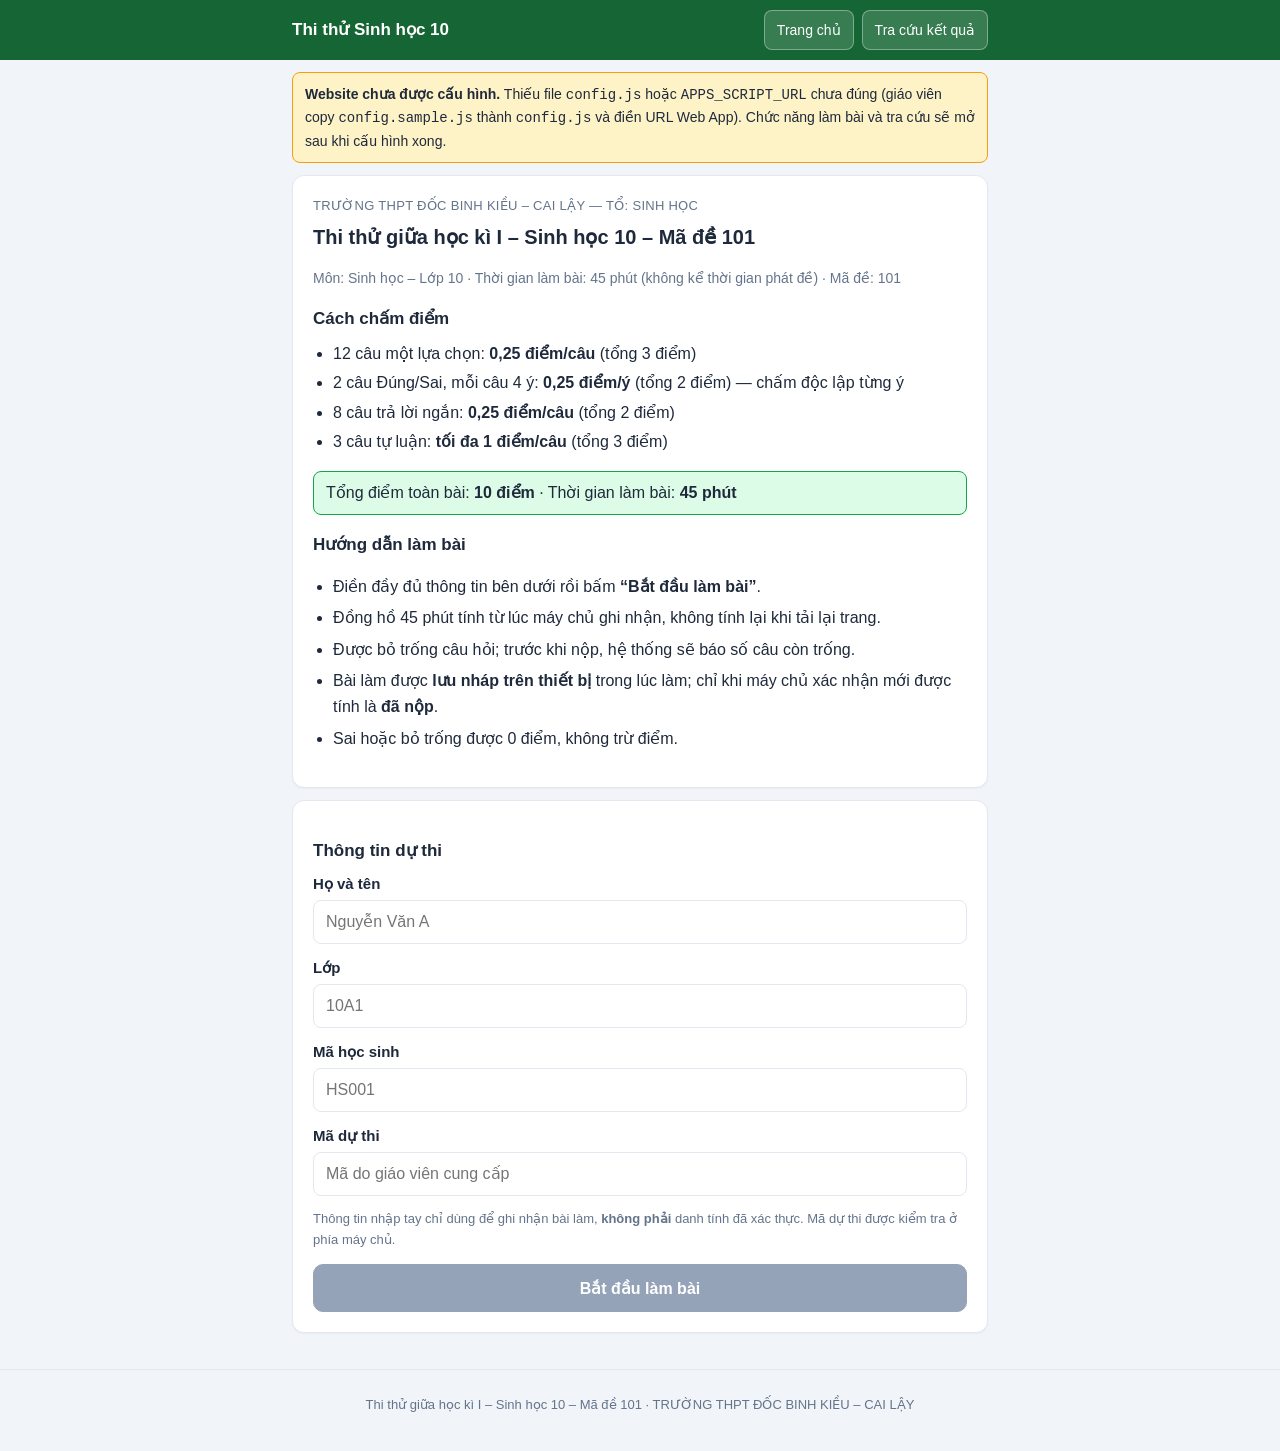
==== ma101/index.html @ fb53f1be "Add separate exam 101 with server-side submission interface" ====
<!DOCTYPE html>
<html lang="vi">
<head>
<meta charset="utf-8">
<meta name="viewport" content="width=device-width, initial-scale=1">
<title>Thi thử giữa học kì I – Sinh học 10 – Mã đề 101</title>
<link rel="stylesheet" href="styles.css">
</head>
<body>
<header class="site-header">
  <div class="wrap header-inner">
    <div class="brand">Thi thử Sinh học 10</div>
    <nav class="main-nav">
      <button type="button" class="nav-btn" data-nav="home">Trang chủ</button>
      <button type="button" class="nav-btn" data-nav="lookup">Tra cứu kết quả</button>
    </nav>
  </div>
  <div class="wrap">
    <button type="button" id="exam-pill" class="exam-pill" hidden></button>
  </div>
</header>

<main class="wrap">

  <!-- ============ HOME ============ -->
  <section id="view-home" class="view">
    <div id="config-warning" class="notice notice-warn" hidden></div>

    <div class="card exam-intro">
      <p class="school" id="home-school"></p>
      <h1 id="home-title">Thi thử giữa học kì I – Sinh học 10 – Mã đề 101</h1>
      <p class="meta-line" id="home-meta"></p>
      <h2>Cách chấm điểm</h2>
      <ul class="score-list">
        <li>12 câu một lựa chọn: <strong>0,25 điểm/câu</strong> (tổng 3 điểm)</li>
        <li>2 câu Đúng/Sai, mỗi câu 4 ý: <strong>0,25 điểm/ý</strong> (tổng 2 điểm) — chấm độc lập từng ý</li>
        <li>8 câu trả lời ngắn: <strong>0,25 điểm/câu</strong> (tổng 2 điểm)</li>
        <li>3 câu tự luận: <strong>tối đa 1 điểm/câu</strong> (tổng 3 điểm)</li>
      </ul>
      <p class="total-line">Tổng điểm toàn bài: <strong>10 điểm</strong> · Thời gian làm bài: <strong>45 phút</strong></p>
      <h2>Hướng dẫn làm bài</h2>
      <ul>
        <li>Điền đầy đủ thông tin bên dưới rồi bấm <strong>“Bắt đầu làm bài”</strong>.</li>
        <li>Đồng hồ 45 phút tính từ lúc máy chủ ghi nhận, không tính lại khi tải lại trang.</li>
        <li>Được bỏ trống câu hỏi; trước khi nộp, hệ thống sẽ báo số câu còn trống.</li>
        <li>Bài làm được <strong>lưu nháp trên thiết bị</strong> trong lúc làm; chỉ khi máy chủ xác nhận mới được tính là <strong>đã nộp</strong>.</li>
        <li>Sai hoặc bỏ trống được 0 điểm, không trừ điểm.</li>
      </ul>
    </div>

    <div class="card" id="resume-card" hidden>
      <h2>Tiếp tục làm bài</h2>
      <p>Thiết bị này còn bài làm chưa nộp:</p>
      <div id="resume-list"></div>
    </div>

    <div class="card">
      <h2>Thông tin dự thi</h2>
      <form id="start-form" novalidate>
        <label class="field">
          <span>Họ và tên</span>
          <input type="text" id="f-hoten" name="hoTen" autocomplete="name" placeholder="Nguyễn Văn A">
        </label>
        <label class="field">
          <span>Lớp</span>
          <input type="text" id="f-lop" name="lop" placeholder="10A1">
        </label>
        <label class="field">
          <span>Mã học sinh</span>
          <input type="text" id="f-mahs" name="maHS" placeholder="HS001">
        </label>
        <label class="field">
          <span>Mã dự thi</span>
          <input type="text" id="f-maduthi" name="maDuThi" placeholder="Mã do giáo viên cung cấp" autocomplete="off">
        </label>
        <p class="note">Thông tin nhập tay chỉ dùng để ghi nhận bài làm, <strong>không phải</strong> danh tính đã xác thực. Mã dự thi được kiểm tra ở phía máy chủ.</p>
        <p class="form-error" id="start-error" hidden></p>
        <button type="submit" id="btn-start" class="btn btn-primary btn-block">Bắt đầu làm bài</button>
      </form>
    </div>
  </section>

  <!-- ============ RESUME (khôi phục sau khi tải lại) ============ -->
  <section id="view-resume" class="view" hidden>
    <div class="card">
      <h1>Tiếp tục làm bài</h1>
      <p>Đã tìm thấy bài làm chưa nộp trên thiết bị này. Tải lại trang <strong>không</strong> làm bắt đầu lại 45 phút — thời gian còn lại được tính tiếp từ máy chủ.</p>
      <div id="resume-detail"></div>
      <button type="button" id="btn-resume-go" class="btn btn-primary btn-block">Tiếp tục làm bài</button>
      <button type="button" id="btn-resume-discard" class="btn btn-ghost btn-block">Bỏ bài này, về trang chủ</button>
    </div>
  </section>

  <!-- ============ EXAM ============ -->
  <section id="view-exam" class="view" hidden>
    <div class="exam-toolbar" id="exam-toolbar">
      <div class="toolbar-row">
        <div class="timer" id="timer" aria-live="polite">45:00</div>
        <div class="answered" id="answered-count">Đã trả lời: 0/25</div>
      </div>
      <div class="draft-status" id="draft-status"></div>
    </div>

    <div id="exam-body"></div>

    <div class="card submit-card">
      <button type="button" id="btn-submit" class="btn btn-primary btn-block btn-big">Nộp bài</button>
      <p class="note">Được phép nộp khi còn câu bỏ trống — hệ thống sẽ liệt kê để bạn xác nhận.</p>
    </div>
  </section>

  <!-- ============ RESULT ============ -->
  <section id="view-result" class="view" hidden>
    <div class="card result-card">
      <h1 id="result-heading">Đã nộp thành công</h1>
      <p class="receipt-label">Mã biên nhận của bạn:</p>
      <p class="receipt-code" id="result-receipt">—</p>
      <p id="result-time" class="meta-line"></p>
      <p id="result-status" class="result-status"></p>
      <p class="note">Giữ lại mã biên nhận để tra cứu kết quả sau khi giáo viên chấm và công bố. Bài thi trắc nghiệm được chấm tự động; 3 câu tự luận do giáo viên chấm.</p>
      <button type="button" class="btn btn-block" data-nav="lookup">Tra cứu kết quả</button>
      <button type="button" class="btn btn-ghost btn-block" data-nav="home">Về trang chủ</button>
    </div>
  </section>

  <!-- ============ LOOKUP ============ -->
  <section id="view-lookup" class="view" hidden>
    <div id="lookup-config-warning" class="notice notice-warn" hidden></div>
    <div class="card">
      <h1>Tra cứu kết quả</h1>
      <p>Nhập mã biên nhận được cấp sau khi nộp bài thành công.</p>
      <form id="lookup-form" novalidate>
        <label class="field">
          <span>Mã biên nhận</span>
          <input type="text" id="f-receipt" placeholder="VD: SH10-7K2P9X4Q" autocomplete="off">
        </label>
        <p class="form-error" id="lookup-error" hidden></p>
        <button type="submit" id="btn-lookup" class="btn btn-primary btn-block">Tra cứu</button>
      </form>
      <div id="lookup-result" class="lookup-result" hidden></div>
    </div>
  </section>

</main>

<!-- ============ MODAL XÁC NHẬN NỘP ============ -->
<div id="modal" class="modal" hidden>
  <div class="modal-box" role="dialog" aria-modal="true" aria-labelledby="modal-title">
    <h2 id="modal-title">Xác nhận nộp bài</h2>
    <div id="modal-body"></div>
    <div class="modal-actions">
      <button type="button" id="modal-back" class="btn">Quay lại làm tiếp</button>
      <button type="button" id="modal-confirm" class="btn btn-primary">Xác nhận nộp bài</button>
    </div>
  </div>
</div>

<footer class="site-footer">
  <div class="wrap">
    <p>Thi thử giữa học kì I – Sinh học 10 – Mã đề 101 · <span id="footer-school"></span></p>
  </div>
</footer>

<script src="exam-data.js"></script>
<script src="config.js"></script>
<script src="app.js"></script>
</body>
</html>
---- ma101/styles.css ----
/* Thi thử Sinh học 10 — mobile-first, không framework */
:root {
  --primary: #166534;
  --primary-dark: #14532d;
  --accent: #0ea5e9;
  --danger: #b91c1c;
  --warn-bg: #fef3c7;
  --warn-border: #f59e0b;
  --ok-bg: #dcfce7;
  --ok-border: #16a34a;
  --bg: #f1f5f9;
  --card: #ffffff;
  --text: #1e293b;
  --muted: #64748b;
  --border: #e2e8f0;
  --radius: 12px;
}
* { box-sizing: border-box; }
html { -webkit-text-size-adjust: 100%; }
body {
  margin: 0;
  font-family: -apple-system, "Segoe UI", Roboto, "Helvetica Neue", Arial, sans-serif;
  background: var(--bg);
  color: var(--text);
  line-height: 1.6;
  font-size: 16px;
}
.wrap { max-width: 720px; margin: 0 auto; padding: 0 12px; }

/* Header */
.site-header { background: var(--primary); color: #fff; padding: 10px 0; position: sticky; top: 0; z-index: 50; }
.header-inner { display: flex; align-items: center; justify-content: space-between; gap: 8px; }
.brand { font-weight: 700; font-size: 17px; }
.main-nav { display: flex; gap: 8px; }
.nav-btn {
  background: rgba(255,255,255,.15); color: #fff; border: 1px solid rgba(255,255,255,.35);
  border-radius: 8px; padding: 8px 12px; font-size: 14px; min-height: 40px; cursor: pointer;
}
.nav-btn:active { background: rgba(255,255,255,.3); }
.exam-pill {
  margin-top: 8px; width: 100%; background: #fff; color: var(--primary-dark);
  border: none; border-radius: 8px; padding: 10px; font-size: 15px; font-weight: 700; cursor: pointer;
}

/* Views & cards */
.view { padding: 12px 0 24px; }
.card {
  background: var(--card); border: 1px solid var(--border); border-radius: var(--radius);
  padding: 16px; margin-bottom: 12px; box-shadow: 0 1px 2px rgba(0,0,0,.04);
}
h1 { font-size: 20px; margin: 0 0 8px; }
h2 { font-size: 17px; margin: 16px 0 8px; }
.school { color: var(--muted); font-size: 13px; margin: 0 0 4px; text-transform: uppercase; letter-spacing: .3px; }
.meta-line { color: var(--muted); font-size: 14px; }
.total-line { background: var(--ok-bg); border: 1px solid var(--ok-border); border-radius: 8px; padding: 8px 12px; }
.score-list { padding-left: 20px; margin: 8px 0; }
.score-list li { margin-bottom: 4px; }
ul:not(.score-list) { padding-left: 20px; }
ul:not(.score-list) li { margin-bottom: 6px; }

/* Notices */
.notice { border-radius: 8px; padding: 10px 12px; margin-bottom: 12px; font-size: 14px; }
.notice-warn { background: var(--warn-bg); border: 1px solid var(--warn-border); }
.notice-ok { background: var(--ok-bg); border: 1px solid var(--ok-border); }
.notice-err { background: #fee2e2; border: 1px solid var(--danger); }

/* Form */
.field { display: block; margin-bottom: 12px; }
.field > span { display: block; font-weight: 600; margin-bottom: 4px; font-size: 15px; }
.field input[type="text"], .field input:not([type]) {
  width: 100%; padding: 12px; font-size: 16px; border: 1px solid var(--border);
  border-radius: 8px; background: #fff;
}
.field input:focus { outline: 2px solid var(--accent); border-color: var(--accent); }
.note { font-size: 13px; color: var(--muted); }
.form-error { color: var(--danger); font-size: 14px; font-weight: 600; }

/* Buttons */
.btn {
  display: inline-block; border: 1px solid var(--border); background: #fff; color: var(--text);
  border-radius: 10px; padding: 12px 18px; font-size: 16px; font-weight: 600; cursor: pointer; min-height: 48px;
}
.btn-block { display: block; width: 100%; margin-top: 8px; }
.btn-primary { background: var(--primary); border-color: var(--primary-dark); color: #fff; }
.btn-primary:active { background: var(--primary-dark); }
.btn-primary:disabled { background: #94a3b8; border-color: #94a3b8; cursor: not-allowed; }
.btn-ghost { background: transparent; }
.btn-big { font-size: 18px; padding: 14px 18px; }

/* Exam toolbar */
.exam-toolbar {
  position: sticky; top: 57px; z-index: 40; background: #fff;
  border: 1px solid var(--border); border-radius: var(--radius);
  padding: 10px 12px; margin-bottom: 12px;
}
.toolbar-row { display: flex; align-items: center; justify-content: space-between; gap: 8px; }
.timer { font-size: 24px; font-weight: 800; font-variant-numeric: tabular-nums; color: var(--primary-dark); }
.timer.low { color: var(--danger); }
.answered { font-size: 14px; color: var(--muted); font-weight: 600; }
.draft-status { font-size: 13px; margin-top: 4px; }
.draft-status.is-draft { color: #92400e; }
.draft-status.is-sent { color: var(--primary-dark); }

/* Questions */
.q-block { background: #fff; border: 1px solid var(--border); border-radius: var(--radius); padding: 14px; margin-bottom: 12px; }
.q-title { font-weight: 700; margin: 0 0 6px; font-size: 16px; }
.q-stem { margin: 0 0 10px; }
.q-context { font-weight: 700; background: #f8fafc; border-left: 4px solid var(--primary); padding: 8px 10px; margin: 0 0 12px; font-size: 15px; }
.opt { display: flex; align-items: flex-start; gap: 10px; padding: 10px; border: 1px solid var(--border); border-radius: 8px; margin-bottom: 8px; cursor: pointer; min-height: 48px; }
.opt:active { background: #f8fafc; }
.opt input { margin-top: 4px; width: 20px; height: 20px; flex-shrink: 0; }
.opt-letter { font-weight: 700; flex-shrink: 0; }
.ds-item { border-top: 1px dashed var(--border); padding: 10px 0; }
.ds-item:first-of-type { border-top: none; }
.ds-text { margin: 0 0 8px; font-size: 15px; }
.ds-choices { display: flex; gap: 8px; }
.ds-choices .opt { flex: 1; margin-bottom: 0; justify-content: center; }
.short-input, .essay-input {
  width: 100%; padding: 12px; font-size: 16px; border: 1px solid var(--border); border-radius: 8px; font-family: inherit;
}
.essay-input { min-height: 120px; resize: vertical; }
.short-input:focus, .essay-input:focus { outline: 2px solid var(--accent); border-color: var(--accent); }
.section-head { font-size: 18px; font-weight: 800; margin: 20px 0 4px; color: var(--primary-dark); }
.section-sub { color: var(--muted); font-size: 14px; margin: 0 0 10px; }

/* Result */
.result-card { text-align: center; }
.receipt-label { color: var(--muted); margin-bottom: 0; }
.receipt-code {
  font-size: 28px; font-weight: 800; letter-spacing: 2px; color: var(--primary-dark);
  background: var(--ok-bg); border: 2px dashed var(--ok-border); border-radius: 10px;
  padding: 12px; margin: 8px 0; user-select: all;
}
.result-status { font-weight: 600; }

/* Lookup */
.lookup-result { margin-top: 12px; border-top: 1px solid var(--border); padding-top: 12px; }
.score-table { width: 100%; border-collapse: collapse; margin-top: 8px; }
.score-table th, .score-table td { border: 1px solid var(--border); padding: 10px; text-align: left; font-size: 15px; }
.score-table th { background: #f8fafc; width: 45%; }
.score-total td { font-weight: 800; font-size: 18px; color: var(--primary-dark); }

/* Resume list */
.resume-item { border: 1px solid var(--border); border-radius: 8px; padding: 10px 12px; margin-bottom: 8px; font-size: 14px; }
.resume-item strong { display: block; }

/* Modal */
.modal { position: fixed; inset: 0; background: rgba(0,0,0,.5); z-index: 100; display: flex; align-items: center; justify-content: center; padding: 16px; }
.modal[hidden] { display: none; }
.modal-box { background: #fff; border-radius: 12px; padding: 20px; width: 100%; max-width: 480px; max-height: 85vh; overflow-y: auto; }
.modal-box h2 { margin-top: 0; }
.blank-list { padding-left: 20px; margin: 8px 0; }
.blank-list li { margin-bottom: 4px; }
.modal-actions { display: flex; gap: 8px; margin-top: 16px; }
.modal-actions .btn { flex: 1; }

/* Footer */
.site-footer { border-top: 1px solid var(--border); padding: 12px 0 24px; color: var(--muted); font-size: 13px; text-align: center; }

[hidden] { display: none !important; }

@media (min-width: 560px) {
  body { font-size: 16px; }
  .card, .q-block { padding: 20px; }
}
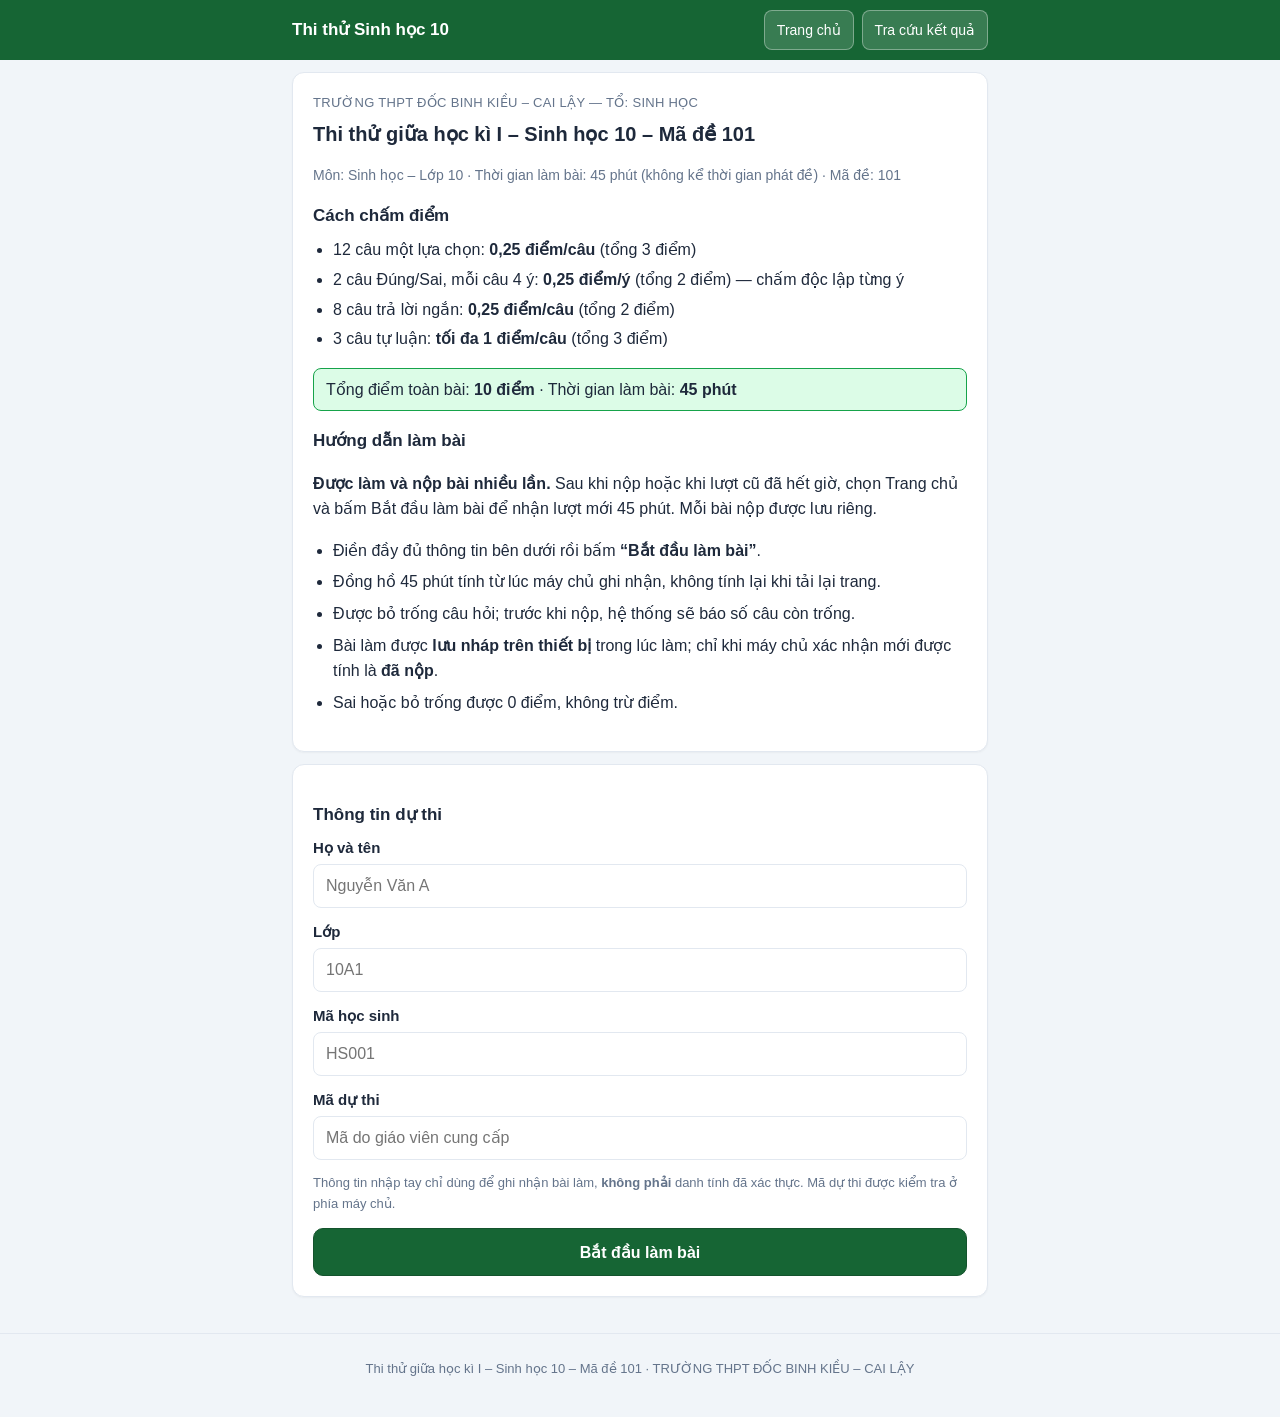
==== commit 46b18be9: "Update instructions for submission and practice Added instructions for multiple submissions and prac" ====
--- a/ma101/index.html
+++ b/ma101/index.html
@@ -39,6 +39,7 @@
       </ul>
       <p class="total-line">Tổng điểm toàn bài: <strong>10 điểm</strong> · Thời gian làm bài: <strong>45 phút</strong></p>
       <h2>Hướng dẫn làm bài</h2>
+      <p><strong>Được làm và nộp bài nhiều lần.</strong> Sau khi nộp hoặc khi lượt cũ đã hết giờ, chọn Trang chủ và bấm Bắt đầu làm bài để nhận lượt mới 45 phút. Mỗi bài nộp được lưu riêng.</p>
       <ul>
         <li>Điền đầy đủ thông tin bên dưới rồi bấm <strong>“Bắt đầu làm bài”</strong>.</li>
         <li>Đồng hồ 45 phút tính từ lúc máy chủ ghi nhận, không tính lại khi tải lại trang.</li>
@@ -117,6 +118,7 @@
       <p class="receipt-code" id="result-receipt">—</p>
       <p id="result-time" class="meta-line"></p>
       <p id="result-status" class="result-status"></p>
+      <p>Muốn luyện tập tiếp? Chọn <strong>Về trang chủ</strong>, nhập thông tin và bắt đầu lượt mới. Không giới hạn số lần nộp.</p>
       <p class="note">Giữ lại mã biên nhận để tra cứu kết quả sau khi giáo viên chấm và công bố. Bài thi trắc nghiệm được chấm tự động; 3 câu tự luận do giáo viên chấm.</p>
       <button type="button" class="btn btn-block" data-nav="lookup">Tra cứu kết quả</button>
       <button type="button" class="btn btn-ghost btn-block" data-nav="home">Về trang chủ</button>
@@ -163,6 +165,6 @@
 
 <script src="exam-data.js"></script>
 <script src="config.js"></script>
-<script src="app.js"></script>
+<script src="app.js?v=20261012-repeat"></script>
 </body>
 </html>
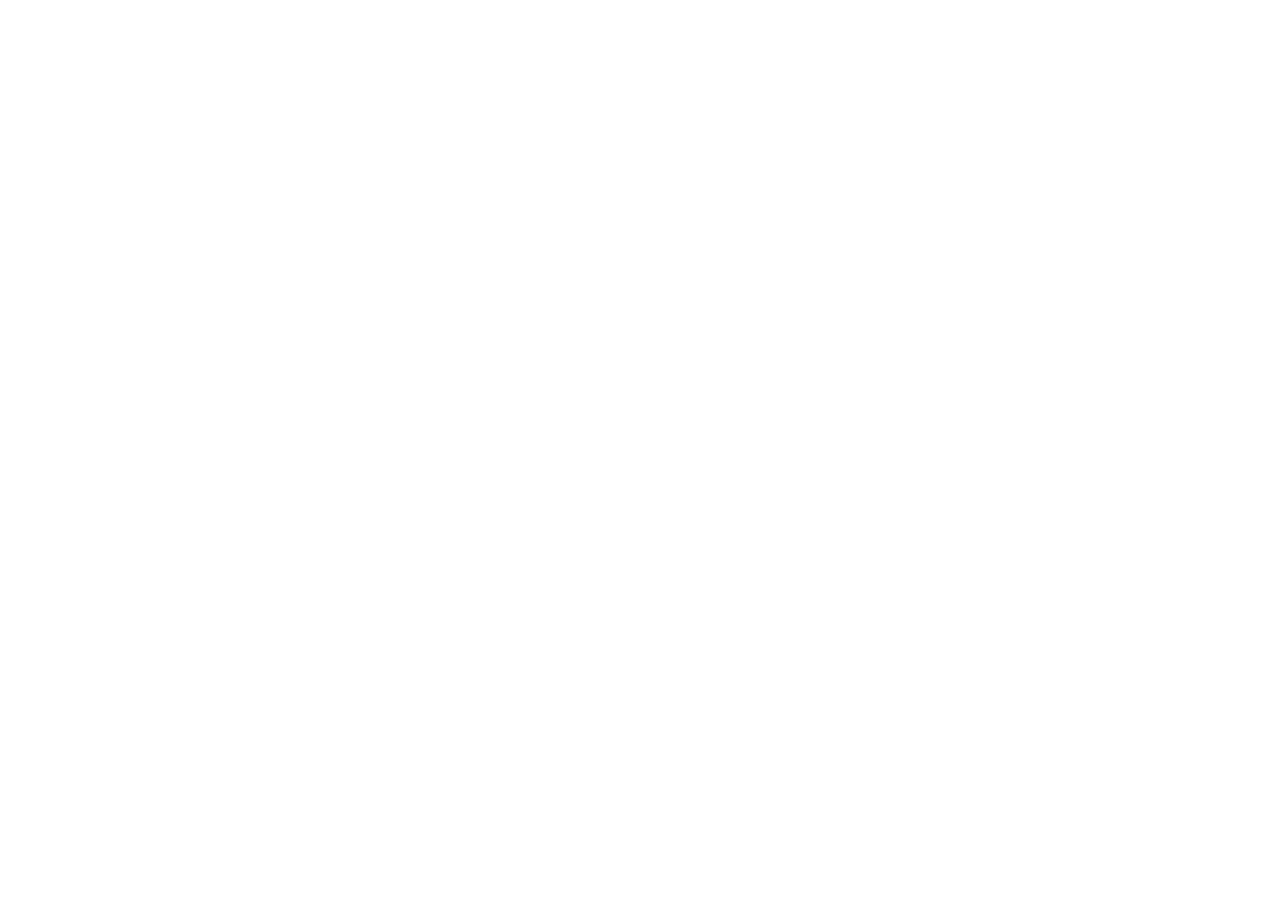
==== commit 56f8e7e6: "Replace retired biology exams with redirects to current practice" ====
--- a/ma101/index.html
+++ b/ma101/index.html
@@ -1,170 +1,8 @@
-<!DOCTYPE html>
-<html lang="vi">
-<head>
-<meta charset="utf-8">
-<meta name="viewport" content="width=device-width, initial-scale=1">
-<title>Thi thử giữa học kì I – Sinh học 10 – Mã đề 101</title>
-<link rel="stylesheet" href="styles.css">
-</head>
-<body>
-<header class="site-header">
-  <div class="wrap header-inner">
-    <div class="brand">Thi thử Sinh học 10</div>
-    <nav class="main-nav">
-      <button type="button" class="nav-btn" data-nav="home">Trang chủ</button>
-      <button type="button" class="nav-btn" data-nav="lookup">Tra cứu kết quả</button>
-    </nav>
-  </div>
-  <div class="wrap">
-    <button type="button" id="exam-pill" class="exam-pill" hidden></button>
-  </div>
-</header>
-
-<main class="wrap">
-
-  <!-- ============ HOME ============ -->
-  <section id="view-home" class="view">
-    <div id="config-warning" class="notice notice-warn" hidden></div>
-
-    <div class="card exam-intro">
-      <p class="school" id="home-school"></p>
-      <h1 id="home-title">Thi thử giữa học kì I – Sinh học 10 – Mã đề 101</h1>
-      <p class="meta-line" id="home-meta"></p>
-      <h2>Cách chấm điểm</h2>
-      <ul class="score-list">
-        <li>12 câu một lựa chọn: <strong>0,25 điểm/câu</strong> (tổng 3 điểm)</li>
-        <li>2 câu Đúng/Sai, mỗi câu 4 ý: <strong>0,25 điểm/ý</strong> (tổng 2 điểm) — chấm độc lập từng ý</li>
-        <li>8 câu trả lời ngắn: <strong>0,25 điểm/câu</strong> (tổng 2 điểm)</li>
-        <li>3 câu tự luận: <strong>tối đa 1 điểm/câu</strong> (tổng 3 điểm)</li>
-      </ul>
-      <p class="total-line">Tổng điểm toàn bài: <strong>10 điểm</strong> · Thời gian làm bài: <strong>45 phút</strong></p>
-      <h2>Hướng dẫn làm bài</h2>
-      <p><strong>Được làm và nộp bài nhiều lần.</strong> Sau khi nộp hoặc khi lượt cũ đã hết giờ, chọn Trang chủ và bấm Bắt đầu làm bài để nhận lượt mới 45 phút. Mỗi bài nộp được lưu riêng.</p>
-      <ul>
-        <li>Điền đầy đủ thông tin bên dưới rồi bấm <strong>“Bắt đầu làm bài”</strong>.</li>
-        <li>Đồng hồ 45 phút tính từ lúc máy chủ ghi nhận, không tính lại khi tải lại trang.</li>
-        <li>Được bỏ trống câu hỏi; trước khi nộp, hệ thống sẽ báo số câu còn trống.</li>
-        <li>Bài làm được <strong>lưu nháp trên thiết bị</strong> trong lúc làm; chỉ khi máy chủ xác nhận mới được tính là <strong>đã nộp</strong>.</li>
-        <li>Sai hoặc bỏ trống được 0 điểm, không trừ điểm.</li>
-      </ul>
-    </div>
-
-    <div class="card" id="resume-card" hidden>
-      <h2>Tiếp tục làm bài</h2>
-      <p>Thiết bị này còn bài làm chưa nộp:</p>
-      <div id="resume-list"></div>
-    </div>
-
-    <div class="card">
-      <h2>Thông tin dự thi</h2>
-      <form id="start-form" novalidate>
-        <label class="field">
-          <span>Họ và tên</span>
-          <input type="text" id="f-hoten" name="hoTen" autocomplete="name" placeholder="Nguyễn Văn A">
-        </label>
-        <label class="field">
-          <span>Lớp</span>
-          <input type="text" id="f-lop" name="lop" placeholder="10A1">
-        </label>
-        <label class="field">
-          <span>Mã học sinh</span>
-          <input type="text" id="f-mahs" name="maHS" placeholder="HS001">
-        </label>
-        <label class="field">
-          <span>Mã dự thi</span>
-          <input type="text" id="f-maduthi" name="maDuThi" placeholder="Mã do giáo viên cung cấp" autocomplete="off">
-        </label>
-        <p class="note">Thông tin nhập tay chỉ dùng để ghi nhận bài làm, <strong>không phải</strong> danh tính đã xác thực. Mã dự thi được kiểm tra ở phía máy chủ.</p>
-        <p class="form-error" id="start-error" hidden></p>
-        <button type="submit" id="btn-start" class="btn btn-primary btn-block">Bắt đầu làm bài</button>
-      </form>
-    </div>
-  </section>
-
-  <!-- ============ RESUME (khôi phục sau khi tải lại) ============ -->
-  <section id="view-resume" class="view" hidden>
-    <div class="card">
-      <h1>Tiếp tục làm bài</h1>
-      <p>Đã tìm thấy bài làm chưa nộp trên thiết bị này. Tải lại trang <strong>không</strong> làm bắt đầu lại 45 phút — thời gian còn lại được tính tiếp từ máy chủ.</p>
-      <div id="resume-detail"></div>
-      <button type="button" id="btn-resume-go" class="btn btn-primary btn-block">Tiếp tục làm bài</button>
-      <button type="button" id="btn-resume-discard" class="btn btn-ghost btn-block">Bỏ bài này, về trang chủ</button>
-    </div>
-  </section>
-
-  <!-- ============ EXAM ============ -->
-  <section id="view-exam" class="view" hidden>
-    <div class="exam-toolbar" id="exam-toolbar">
-      <div class="toolbar-row">
-        <div class="timer" id="timer" aria-live="polite">45:00</div>
-        <div class="answered" id="answered-count">Đã trả lời: 0/25</div>
-      </div>
-      <div class="draft-status" id="draft-status"></div>
-    </div>
-
-    <div id="exam-body"></div>
-
-    <div class="card submit-card">
-      <button type="button" id="btn-submit" class="btn btn-primary btn-block btn-big">Nộp bài</button>
-      <p class="note">Được phép nộp khi còn câu bỏ trống — hệ thống sẽ liệt kê để bạn xác nhận.</p>
-    </div>
-  </section>
-
-  <!-- ============ RESULT ============ -->
-  <section id="view-result" class="view" hidden>
-    <div class="card result-card">
-      <h1 id="result-heading">Đã nộp thành công</h1>
-      <p class="receipt-label">Mã biên nhận của bạn:</p>
-      <p class="receipt-code" id="result-receipt">—</p>
-      <p id="result-time" class="meta-line"></p>
-      <p id="result-status" class="result-status"></p>
-      <p>Muốn luyện tập tiếp? Chọn <strong>Về trang chủ</strong>, nhập thông tin và bắt đầu lượt mới. Không giới hạn số lần nộp.</p>
-      <p class="note">Giữ lại mã biên nhận để tra cứu kết quả sau khi giáo viên chấm và công bố. Bài thi trắc nghiệm được chấm tự động; 3 câu tự luận do giáo viên chấm.</p>
-      <button type="button" class="btn btn-block" data-nav="lookup">Tra cứu kết quả</button>
-      <button type="button" class="btn btn-ghost btn-block" data-nav="home">Về trang chủ</button>
-    </div>
-  </section>
-
-  <!-- ============ LOOKUP ============ -->
-  <section id="view-lookup" class="view" hidden>
-    <div id="lookup-config-warning" class="notice notice-warn" hidden></div>
-    <div class="card">
-      <h1>Tra cứu kết quả</h1>
-      <p>Nhập mã biên nhận được cấp sau khi nộp bài thành công.</p>
-      <form id="lookup-form" novalidate>
-        <label class="field">
-          <span>Mã biên nhận</span>
-          <input type="text" id="f-receipt" placeholder="VD: SH10-7K2P9X4Q" autocomplete="off">
-        </label>
-        <p class="form-error" id="lookup-error" hidden></p>
-        <button type="submit" id="btn-lookup" class="btn btn-primary btn-block">Tra cứu</button>
-      </form>
-      <div id="lookup-result" class="lookup-result" hidden></div>
-    </div>
-  </section>
-
-</main>
-
-<!-- ============ MODAL XÁC NHẬN NỘP ============ -->
-<div id="modal" class="modal" hidden>
-  <div class="modal-box" role="dialog" aria-modal="true" aria-labelledby="modal-title">
-    <h2 id="modal-title">Xác nhận nộp bài</h2>
-    <div id="modal-body"></div>
-    <div class="modal-actions">
-      <button type="button" id="modal-back" class="btn">Quay lại làm tiếp</button>
-      <button type="button" id="modal-confirm" class="btn btn-primary">Xác nhận nộp bài</button>
-    </div>
-  </div>
-</div>
-
-<footer class="site-footer">
-  <div class="wrap">
-    <p>Thi thử giữa học kì I – Sinh học 10 – Mã đề 101 · <span id="footer-school"></span></p>
-  </div>
-</footer>
-
-<script src="exam-data.js"></script>
-<script src="config.js"></script>
-<script src="app.js?v=20261012-repeat"></script>
-</body>
-</html>
+<!doctype html>
+<html lang="vi"><head><meta charset="utf-8"><meta name="viewport" content="width=device-width,initial-scale=1"><title>Chuyển đến ôn tập Sinh học 10</title><meta name="robots" content="noindex"><link rel="canonical" href="https://vvbhaidocbinhkieucailay-lang.github.io/on-tap-cong-nghe-12/sinh-10/"><style>body{font:18px/1.6 system-ui,sans-serif;max-width:600px;margin:12vh auto;padding:24px;color:#184d2b}a{color:#176b3a}</style></head><body><h1>Ôn tập Sinh học 10</h1><p>Trang làm bài đã chuyển sang địa chỉ hiện tại.</p><p><a id="link-moi" href="https://vvbhaidocbinhkieucailay-lang.github.io/on-tap-cong-nghe-12/sinh-10/?made=102">Mở trang ôn tập</a></p><script>
+const base="https://vvbhaidocbinhkieucailay-lang.github.io/on-tap-cong-nghe-12/sinh-10/";
+const code=new URLSearchParams(location.search).get('made')==='103'?'103':'102';
+const target=base+'?made='+code;
+document.getElementById('link-moi').href=target;
+location.replace(target);
+</script></body></html>
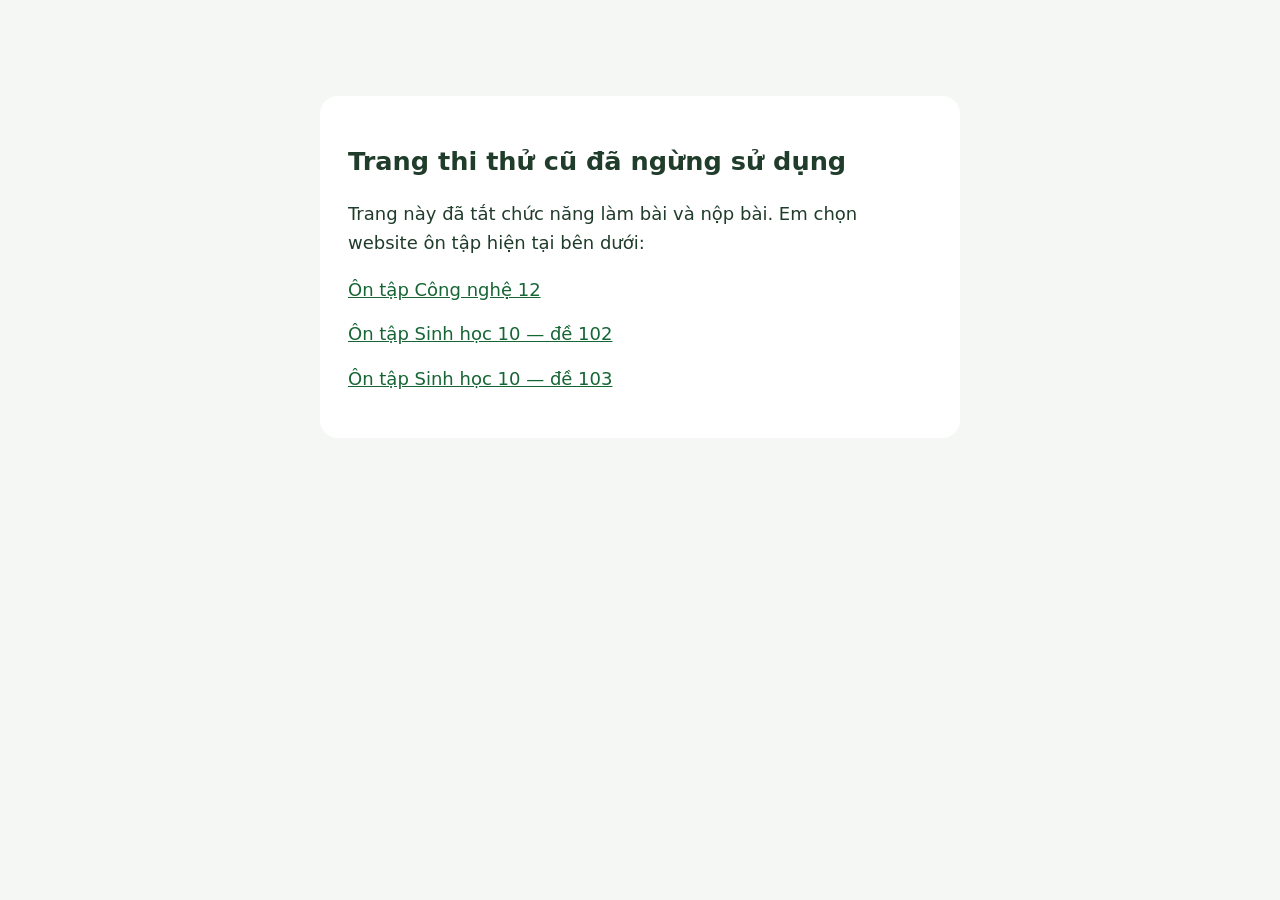
==== commit 26fa2938: "Disable retired exam pages and remove automatic redirects" ====
--- a/ma101/index.html
+++ b/ma101/index.html
@@ -1,8 +1,2 @@
 <!doctype html>
-<html lang="vi"><head><meta charset="utf-8"><meta name="viewport" content="width=device-width,initial-scale=1"><title>Chuyển đến ôn tập Sinh học 10</title><meta name="robots" content="noindex"><link rel="canonical" href="https://vvbhaidocbinhkieucailay-lang.github.io/on-tap-cong-nghe-12/sinh-10/"><style>body{font:18px/1.6 system-ui,sans-serif;max-width:600px;margin:12vh auto;padding:24px;color:#184d2b}a{color:#176b3a}</style></head><body><h1>Ôn tập Sinh học 10</h1><p>Trang làm bài đã chuyển sang địa chỉ hiện tại.</p><p><a id="link-moi" href="https://vvbhaidocbinhkieucailay-lang.github.io/on-tap-cong-nghe-12/sinh-10/?made=102">Mở trang ôn tập</a></p><script>
-const base="https://vvbhaidocbinhkieucailay-lang.github.io/on-tap-cong-nghe-12/sinh-10/";
-const code=new URLSearchParams(location.search).get('made')==='103'?'103':'102';
-const target=base+'?made='+code;
-document.getElementById('link-moi').href=target;
-location.replace(target);
-</script></body></html>
+<html lang="vi"><head><meta charset="utf-8"><meta name="viewport" content="width=device-width,initial-scale=1"><meta name="robots" content="noindex"><title>Trang thi thử cũ đã ngừng sử dụng</title><style>body{font:18px/1.6 system-ui,sans-serif;max-width:640px;margin:8vh auto;padding:24px;color:#203c2b;background:#f4f7f4}main{background:white;padding:28px;border-radius:18px}h1{font-size:1.6rem}a{display:block;color:#166534;margin:16px 0}</style></head><body><main><h1>Trang thi thử cũ đã ngừng sử dụng</h1><p>Trang này đã tắt chức năng làm bài và nộp bài. Em chọn website ôn tập hiện tại bên dưới:</p><nav aria-label="Website ôn tập hiện tại"><a href="https://vvbhaidocbinhkieucailay-lang.github.io/on-tap-cong-nghe-12/">Ôn tập Công nghệ 12</a><a href="https://vvbhaidocbinhkieucailay-lang.github.io/on-tap-cong-nghe-12/sinh-10/?made=102">Ôn tập Sinh học 10 — đề 102</a><a href="https://vvbhaidocbinhkieucailay-lang.github.io/on-tap-cong-nghe-12/sinh-10/?made=103">Ôn tập Sinh học 10 — đề 103</a></nav></main></body></html>
